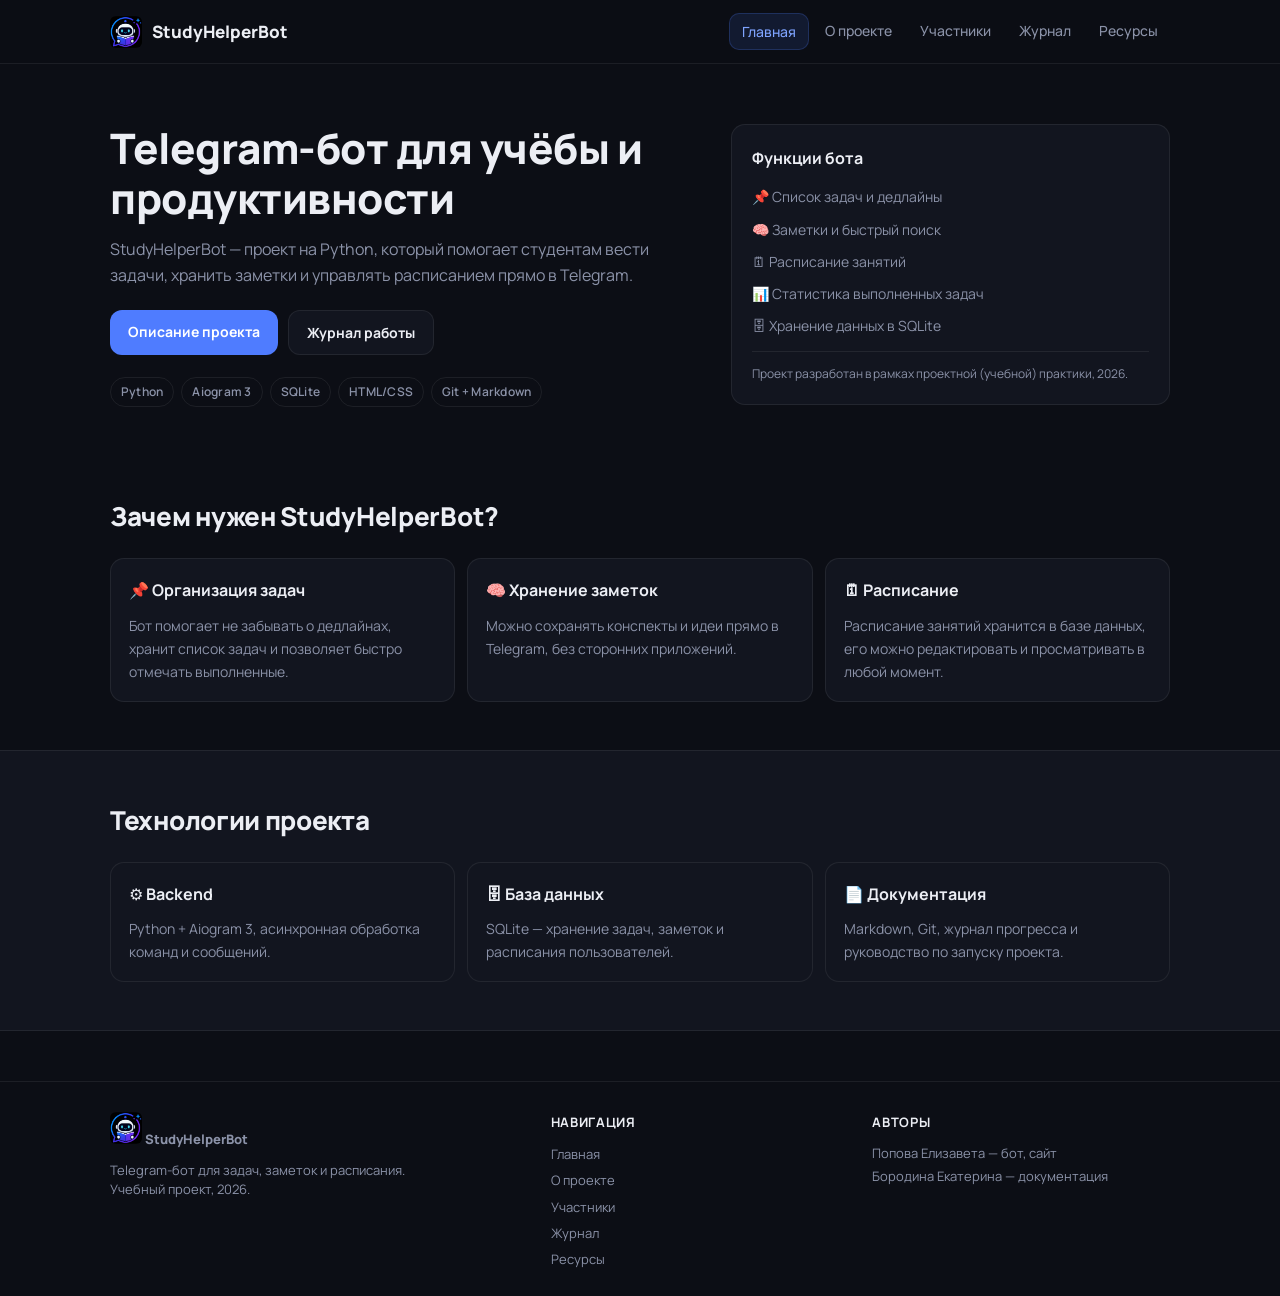
==== site/index.html @ fe8c9d92 "add project files" ====
<!DOCTYPE html>
<html lang="ru">
<head>
  <meta charset="UTF-8" />
  <meta name="viewport" content="width=device-width, initial-scale=1.0"/>
  <title>StudyHelperBot — Главная</title>
  <link rel="stylesheet" href="css/style.css"/>
  <link rel="icon" type="image/png" href="images/logo_sq.png"/>
</head>
<body>

<header class="header">
  <div class="container nav">
    <a class="logo" href="index.html">
      <img src="images/logo_sq.png" alt="StudyHelperBot logo">
      <span>StudyHelperBot</span>
    </a>
    <nav class="menu">
      <a class="active" href="index.html">Главная</a>
      <a href="about.html">О проекте</a>
      <a href="team.html">Участники</a>
      <a href="journal.html">Журнал</a>
      <a href="resources.html">Ресурсы</a>
    </nav>
  </div>
</header>

<section class="hero">
  <div class="container hero-grid">
    <div class="hero-text">
      <h1>Telegram-бот для учёбы и продуктивности</h1>
      <p class="subtitle">
        StudyHelperBot — проект на Python, который помогает студентам вести задачи, хранить заметки
        и управлять расписанием прямо в Telegram.
      </p>
      <div class="hero-buttons">
        <a class="btn primary" href="about.html">Описание проекта</a>
        <a class="btn secondary" href="journal.html">Журнал работы</a>
      </div>
      <div class="hero-badges">
        <span class="badge">Python</span>
        <span class="badge">Aiogram 3</span>
        <span class="badge">SQLite</span>
        <span class="badge">HTML/CSS</span>
        <span class="badge">Git + Markdown</span>
      </div>
    </div>

    <div class="hero-card">
      <h3>Функции бота</h3>
      <ul>
        <li>📌 Список задач и дедлайны</li>
        <li>🧠 Заметки и быстрый поиск</li>
        <li>🗓 Расписание занятий</li>
        <li>📊 Статистика выполненных задач</li>
        <li>🗄 Хранение данных в SQLite</li>
      </ul>
      <p class="small-note">Проект разработан в рамках проектной (учебной) практики, 2026.</p>
    </div>
  </div>
</section>

<section class="section">
  <div class="container">
    <h2>Зачем нужен StudyHelperBot?</h2>
    <div class="cards">
      <div class="card">
        <h3>📌 Организация задач</h3>
        <p>Бот помогает не забывать о дедлайнах, хранит список задач и позволяет быстро отмечать выполненные.</p>
      </div>
      <div class="card">
        <h3>🧠 Хранение заметок</h3>
        <p>Можно сохранять конспекты и идеи прямо в Telegram, без сторонних приложений.</p>
      </div>
      <div class="card">
        <h3>🗓 Расписание</h3>
        <p>Расписание занятий хранится в базе данных, его можно редактировать и просматривать в любой момент.</p>
      </div>
    </div>
  </div>
</section>

<section class="section section-alt">
  <div class="container">
    <h2>Технологии проекта</h2>
    <div class="cards">
      <div class="card">
        <h3>⚙️ Backend</h3>
        <p>Python + Aiogram 3, асинхронная обработка команд и сообщений.</p>
      </div>
      <div class="card">
        <h3>🗄 База данных</h3>
        <p>SQLite — хранение задач, заметок и расписания пользователей.</p>
      </div>
      <div class="card">
        <h3>📄 Документация</h3>
        <p>Markdown, Git, журнал прогресса и руководство по запуску проекта.</p>
      </div>
    </div>
  </div>
</section>

<footer class="footer">
  <div class="container footer-grid">
    <div>
      <a class="logo" href="index.html">
        <img src="images/logo_sq.png" alt="logo">
        <span>StudyHelperBot</span>
      </a>
      <p style="margin-top:10px;">Telegram-бот для задач, заметок и расписания.<br>Учебный проект, 2026.</p>
    </div>
    <div>
      <h4>Навигация</h4>
      <a href="index.html">Главная</a>
      <a href="about.html">О проекте</a>
      <a href="team.html">Участники</a>
      <a href="journal.html">Журнал</a>
      <a href="resources.html">Ресурсы</a>
    </div>
    <div>
      <h4>Авторы</h4>
      <p>Попова Елизавета — бот, сайт</p>
      <p>Бородина Екатерина — документация</p>
    </div>
  </div>
</footer>

</body>
</html>
---- site/css/style.css ----
@import url('https://fonts.googleapis.com/css2?family=Manrope:wght@400;500;600;700;800&family=JetBrains+Mono:wght@400;500&display=swap');

:root {
  --bg: #0c0e15;
  --bg2: #12151f;
  --bg3: #181c28;
  --text: #eceef4;
  --muted: #8b92a8;
  --accent: #4f7cff;
  --accent2: #7c5cfc;
  --border: rgba(255, 255, 255, 0.07);
  --border2: rgba(79, 124, 255, 0.2);
  --radius: 14px;
  --radius-sm: 8px;
}

* {
  margin: 0;
  padding: 0;
  box-sizing: border-box;
}

body {
  background: var(--bg);
  color: var(--text);
  line-height: 1.65;
  font-family: 'Manrope', system-ui, sans-serif;
  font-size: 15px;
}

.container {
  width: min(1060px, 92%);
  margin: 0 auto;
}

/* ── HEADER ─────────────────────────────── */
.header {
  position: sticky;
  top: 0;
  z-index: 100;
  border-bottom: 1px solid var(--border);
  background: rgba(12, 14, 21, 0.88);
  backdrop-filter: blur(12px);
}

.nav {
  display: flex;
  justify-content: space-between;
  align-items: center;
  padding: 13px 0;
}

.logo {
  display: flex;
  align-items: center;
  gap: 10px;
  font-weight: 800;
  font-size: 17px;
  text-decoration: none;
  color: var(--text);
}

.logo img {
  width: 32px;
  height: 32px;
  object-fit: contain;
  flex-shrink: 0;
  border-radius: 6px;
}

.logo-icon {
  font-size: 22px;
}

.menu {
  display: flex;
  gap: 4px;
  flex-wrap: wrap;
}

.menu a {
  text-decoration: none;
  color: var(--muted);
  font-size: 14px;
  font-weight: 500;
  padding: 6px 12px;
  border-radius: 10px;
  transition: 0.15s;
}

.menu a:hover {
  background: rgba(255, 255, 255, 0.05);
  color: var(--text);
}

.menu a.active {
  background: rgba(79, 124, 255, 0.12);
  border: 1px solid rgba(79, 124, 255, 0.22);
  color: #7fa4ff;
}

/* ── HERO ────────────────────────────────── */
.hero {
  padding: 60px 0 40px;
}

.hero-grid {
  display: grid;
  grid-template-columns: 1.15fr 0.85fr;
  gap: 28px;
  align-items: start;
}

.hero-text h1 {
  font-size: 42px;
  font-weight: 800;
  line-height: 1.18;
  margin-bottom: 14px;
  letter-spacing: -0.5px;
}

.subtitle {
  font-size: 16px;
  color: var(--muted);
  margin-bottom: 22px;
  line-height: 1.6;
}

.hero-buttons {
  display: flex;
  gap: 10px;
  flex-wrap: wrap;
  margin-bottom: 22px;
}

.btn {
  display: inline-block;
  text-decoration: none;
  padding: 10px 18px;
  border-radius: 12px;
  font-weight: 700;
  font-size: 14px;
  transition: 0.15s;
}

.btn.primary {
  background: var(--accent);
  color: #fff;
}

.btn.primary:hover {
  background: #6590ff;
}

.btn.secondary {
  border: 1px solid var(--border);
  color: var(--text);
  background: var(--bg2);
}

.btn.secondary:hover {
  border-color: rgba(255,255,255,0.15);
  background: var(--bg3);
}

.hero-badges {
  display: flex;
  flex-wrap: wrap;
  gap: 7px;
}

.badge {
  font-size: 12px;
  font-weight: 600;
  color: var(--muted);
  border: 1px solid var(--border);
  padding: 4px 10px;
  border-radius: 999px;
  letter-spacing: 0.02em;
}

/* ── HERO CARD ───────────────────────────── */
.hero-card {
  background: var(--bg2);
  border: 1px solid var(--border);
  border-radius: var(--radius);
  padding: 20px;
}

.hero-card h3 {
  font-size: 16px;
  font-weight: 700;
  margin-bottom: 14px;
  color: var(--text);
}

.hero-card ul {
  list-style: none;
}

.hero-card li {
  margin-bottom: 9px;
  color: var(--muted);
  font-size: 14px;
}

.small-note {
  margin-top: 14px;
  font-size: 12px;
  color: var(--muted);
  padding-top: 12px;
  border-top: 1px solid var(--border);
}

/* ── SECTION ─────────────────────────────── */
.section {
  padding: 48px 0;
}

.section h2 {
  font-size: 26px;
  font-weight: 800;
  margin-bottom: 20px;
  letter-spacing: -0.3px;
}

.section p {
  color: var(--muted);
  margin-bottom: 14px;
  font-size: 15px;
}

.section-alt {
  border-top: 1px solid var(--border);
  border-bottom: 1px solid var(--border);
  background: var(--bg2);
}

/* ── CARDS ───────────────────────────────── */
.cards {
  display: grid;
  grid-template-columns: repeat(3, 1fr);
  gap: 12px;
}

.card {
  background: var(--bg2);
  border: 1px solid var(--border);
  border-radius: var(--radius);
  padding: 18px;
  transition: border-color 0.2s;
}

.card:hover {
  border-color: rgba(79,124,255,0.25);
}

.card h3 {
  margin-bottom: 10px;
  font-size: 16px;
  font-weight: 700;
}

.card p {
  color: var(--muted);
  font-size: 14px;
  margin-bottom: 0;
}

/* ── PAGE HEADER ─────────────────────────── */
.page-header {
  padding: 48px 0 24px;
  border-bottom: 1px solid var(--border);
}

.page-header h1 {
  font-size: 38px;
  font-weight: 800;
  margin-bottom: 10px;
  letter-spacing: -0.5px;
}

/* ── INFO BOX ────────────────────────────── */
.info-box {
  margin-top: 22px;
  padding: 16px 18px;
  border-radius: var(--radius);
  border: 1px solid rgba(79, 124, 255, 0.22);
  background: rgba(79, 124, 255, 0.06);
}

.info-box h3 {
  font-size: 15px;
  font-weight: 700;
  margin-bottom: 8px;
}

pre {
  overflow-x: auto;
  padding: 14px 16px;
  border-radius: 10px;
  background: rgba(0, 0, 0, 0.4);
  border: 1px solid var(--border);
  margin-top: 10px;
  font-family: 'JetBrains Mono', monospace;
  font-size: 13px;
  color: #a8c4ff;
  line-height: 1.7;
}

/* ── TEAM ────────────────────────────────── */
.team-grid {
  display: grid;
  grid-template-columns: repeat(2, 1fr);
  gap: 14px;
}

.team-card {
  background: var(--bg2);
  border: 1px solid var(--border);
  border-radius: var(--radius);
  padding: 20px;
}

.team-card h3 {
  font-size: 18px;
  font-weight: 800;
  margin-bottom: 6px;
}

.role {
  color: var(--accent);
  font-weight: 700;
  font-size: 13px;
  margin-bottom: 12px;
  text-transform: uppercase;
  letter-spacing: 0.04em;
}

.desc {
  color: var(--muted);
  font-size: 14px;
  line-height: 1.6;
}

/* ── POSTS / JOURNAL ─────────────────────── */
.journal-list {
  display: flex;
  flex-direction: column;
  gap: 14px;
}

.post {
  background: var(--bg2);
  border: 1px solid var(--border);
  border-radius: var(--radius);
  padding: 22px 24px;
  transition: border-color 0.2s;
}

.post:hover {
  border-color: rgba(79,124,255,0.2);
}

.post-header {
  display: flex;
  justify-content: space-between;
  align-items: flex-start;
  gap: 14px;
  margin-bottom: 12px;
}

.post-header h2 {
  font-size: 19px;
  font-weight: 700;
  margin-bottom: 0;
}

.post-meta {
  display: flex;
  align-items: center;
  gap: 8px;
  flex-shrink: 0;
}

.post-date {
  color: var(--muted);
  font-size: 13px;
  font-weight: 500;
  white-space: nowrap;
}

.post-tag {
  font-size: 11px;
  font-weight: 700;
  padding: 3px 9px;
  border-radius: 999px;
  letter-spacing: 0.04em;
  text-transform: uppercase;
}

.tag-git    { background: rgba(255,180,0,0.1);  color: #f5b400; border: 1px solid rgba(245,180,0,0.2); }
.tag-bot    { background: rgba(79,124,255,0.1); color: #7fa4ff; border: 1px solid rgba(79,124,255,0.2); }
.tag-site   { background: rgba(0,200,130,0.1);  color: #00c882; border: 1px solid rgba(0,200,130,0.2); }
.tag-docs   { background: rgba(200,100,255,0.1);color: #c864ff; border: 1px solid rgba(200,100,255,0.2); }

.post p {
  color: var(--muted);
  font-size: 14.5px;
  line-height: 1.65;
  margin-bottom: 10px;
}

.post p:last-child { margin-bottom: 0; }

/* ── VIDEO PLACEHOLDER ───────────────────── */
.video-placeholder {
  margin-top: 16px;
  border-radius: var(--radius);
  overflow: hidden;
  border: 1px solid var(--border2);
  background: rgba(79,124,255,0.04);
}

.video-placeholder video {
  width: 100%;
  display: block;
  border-radius: var(--radius);
}

.video-placeholder-inner {
  aspect-ratio: 16/9;
  display: flex;
  flex-direction: column;
  align-items: center;
  justify-content: center;
  gap: 10px;
  color: var(--muted);
}

.video-placeholder-inner .play-icon {
  width: 56px;
  height: 56px;
  border-radius: 50%;
  background: rgba(79,124,255,0.12);
  border: 2px solid rgba(79,124,255,0.3);
  display: flex;
  align-items: center;
  justify-content: center;
  font-size: 22px;
}

.video-placeholder-inner p {
  font-size: 14px;
  color: var(--muted);
  margin: 0;
}

.video-caption {
  padding: 10px 14px;
  font-size: 13px;
  color: var(--muted);
  border-top: 1px solid var(--border);
  background: rgba(0,0,0,0.2);
}

/* ── IMAGE PLACEHOLDER ───────────────────── */
.img-placeholder {
  margin: 16px 0;
  border-radius: var(--radius);
  overflow: hidden;
  border: 1px dashed rgba(255,255,255,0.12);
  background: var(--bg3);
}

.img-placeholder img {
  width: 100%;
  display: block;
  border-radius: var(--radius);
}

.img-placeholder-inner {
  aspect-ratio: 16/7;
  display: flex;
  flex-direction: column;
  align-items: center;
  justify-content: center;
  gap: 8px;
  color: var(--muted);
  font-size: 14px;
}

.img-placeholder-inner .img-icon {
  font-size: 28px;
  opacity: 0.5;
}

.img-note {
  font-size: 12px;
  color: rgba(255,255,255,0.3);
  text-align: center;
  padding: 8px 14px;
  font-style: italic;
  border-top: 1px solid var(--border);
}

/* ── SCHEMA / DIAGRAM ────────────────────── */
.schema-block {
  margin: 18px 0;
  padding: 18px;
  background: var(--bg3);
  border: 1px solid var(--border);
  border-radius: var(--radius);
}

.schema-block h4 {
  font-size: 14px;
  color: var(--muted);
  margin-bottom: 14px;
  font-weight: 600;
  text-transform: uppercase;
  letter-spacing: 0.04em;
}

.schema-flow {
  display: flex;
  align-items: center;
  gap: 8px;
  flex-wrap: wrap;
}

.schema-node {
  background: var(--bg2);
  border: 1px solid var(--border2);
  border-radius: 8px;
  padding: 8px 14px;
  font-size: 13px;
  font-weight: 600;
  color: #7fa4ff;
  white-space: nowrap;
}

.schema-arrow {
  color: var(--muted);
  font-size: 16px;
}

/* ── RESOURCES ───────────────────────────── */
.resource-block {
  background: var(--bg2);
  border: 1px solid var(--border);
  border-radius: var(--radius);
  padding: 18px 20px;
  margin-bottom: 10px;
  display: flex;
  align-items: center;
  gap: 16px;
  transition: border-color 0.2s;
}

.resource-block:hover {
  border-color: rgba(79,124,255,0.25);
}

.resource-icon {
  font-size: 24px;
  flex-shrink: 0;
  width: 44px;
  height: 44px;
  background: rgba(79,124,255,0.08);
  border-radius: 10px;
  display: flex;
  align-items: center;
  justify-content: center;
}

.resource-info { flex: 1; }

.resource-block h2 {
  font-size: 16px;
  font-weight: 700;
  margin-bottom: 4px;
}

.resource-block p {
  color: var(--muted);
  font-size: 13px;
  margin-bottom: 0;
}

.link {
  color: var(--accent);
  text-decoration: none;
  font-weight: 700;
  font-size: 13px;
  white-space: nowrap;
}

.link:hover { text-decoration: underline; }

/* ── FOOTER ──────────────────────────────── */
.footer {
  border-top: 1px solid var(--border);
  padding: 30px 0 20px;
  margin-top: 50px;
}

.footer-grid {
  display: grid;
  grid-template-columns: 1.4fr 1fr 1fr;
  gap: 24px;
}

.footer .logo {
  margin-bottom: 8px;
}

.footer h4 {
  font-size: 13px;
  font-weight: 700;
  margin-bottom: 10px;
  color: var(--text);
  text-transform: uppercase;
  letter-spacing: 0.05em;
}

.footer p {
  color: var(--muted);
  font-size: 13px;
  margin-bottom: 4px;
  line-height: 1.5;
}

.footer a {
  display: block;
  color: var(--muted);
  text-decoration: none;
  font-size: 13px;
  margin-bottom: 5px;
  transition: color 0.15s;
}

.footer a:hover { color: var(--text); }

.copyright {
  text-align: center;
  margin-top: 22px;
  padding-top: 16px;
  border-top: 1px solid var(--border);
  font-size: 12px;
  color: rgba(255,255,255,0.25);
}

/* ── RESPONSIVE ──────────────────────────── */
@media (max-width: 850px) {
  .hero-grid        { grid-template-columns: 1fr; }
  .cards            { grid-template-columns: 1fr; }
  .team-grid        { grid-template-columns: 1fr; }
  .footer-grid      { grid-template-columns: 1fr; }
  .hero-text h1     { font-size: 32px; }
  .page-header h1   { font-size: 30px; }
  .post-header      { flex-direction: column; gap: 6px; }
  .resource-block   { flex-direction: column; align-items: flex-start; }
}

/* ── SCREENSHOTS ─────────────────────────── */
.screenshot-wrap {
  margin: 18px 0;
  border-radius: var(--radius);
  overflow: hidden;
  border: 1px solid var(--border);
  background: var(--bg3);
  text-align: center;
}

.screenshot {
  display: block;
  max-width: 100%;
  height: auto;
  border-radius: var(--radius);
}

/* Portrait screenshots (e.g. 547×846) — cap height so they don't fill the page */
.screenshot-portrait {
  display: inline-block;
  max-width: 340px;
  margin: 18px auto;
  display: flex;
  justify-content: center;
}

.screenshot-portrait .screenshot {
  max-height: 520px;
  width: auto;
  max-width: 100%;
}

/* ── VIDEO ───────────────────────────────── */
.video-wrap {
  margin-top: 18px;
  border-radius: var(--radius);
  overflow: hidden;
  border: 1px solid var(--border2);
  background: #000;
  position: relative;
}

.video-wrap video {
  display: block;
  width: 100%;
  max-height: 520px;
  object-fit: contain;
  background: #000;
  cursor: pointer;
}

.video-overlay {
  position: absolute;
  inset: 0;
  bottom: 38px; /* above caption */
  display: flex;
  align-items: center;
  justify-content: center;
  background: rgba(0,0,0,0.38);
  cursor: pointer;
  transition: background 0.2s;
}

.video-overlay.hidden {
  background: transparent;
  pointer-events: none;
}

.video-overlay.hidden .play-btn-big {
  opacity: 0;
}

.play-btn-big {
  width: 64px;
  height: 64px;
  border-radius: 50%;
  background: rgba(79,124,255,0.85);
  color: #fff;
  font-size: 24px;
  display: flex;
  align-items: center;
  justify-content: center;
  transition: transform 0.15s, opacity 0.2s;
  padding-left: 4px;
}

.video-overlay:hover .play-btn-big {
  transform: scale(1.08);
}

.video-caption {
  padding: 9px 14px;
  font-size: 13px;
  color: var(--muted);
  border-top: 1px solid var(--border);
  background: rgba(0,0,0,0.3);
}
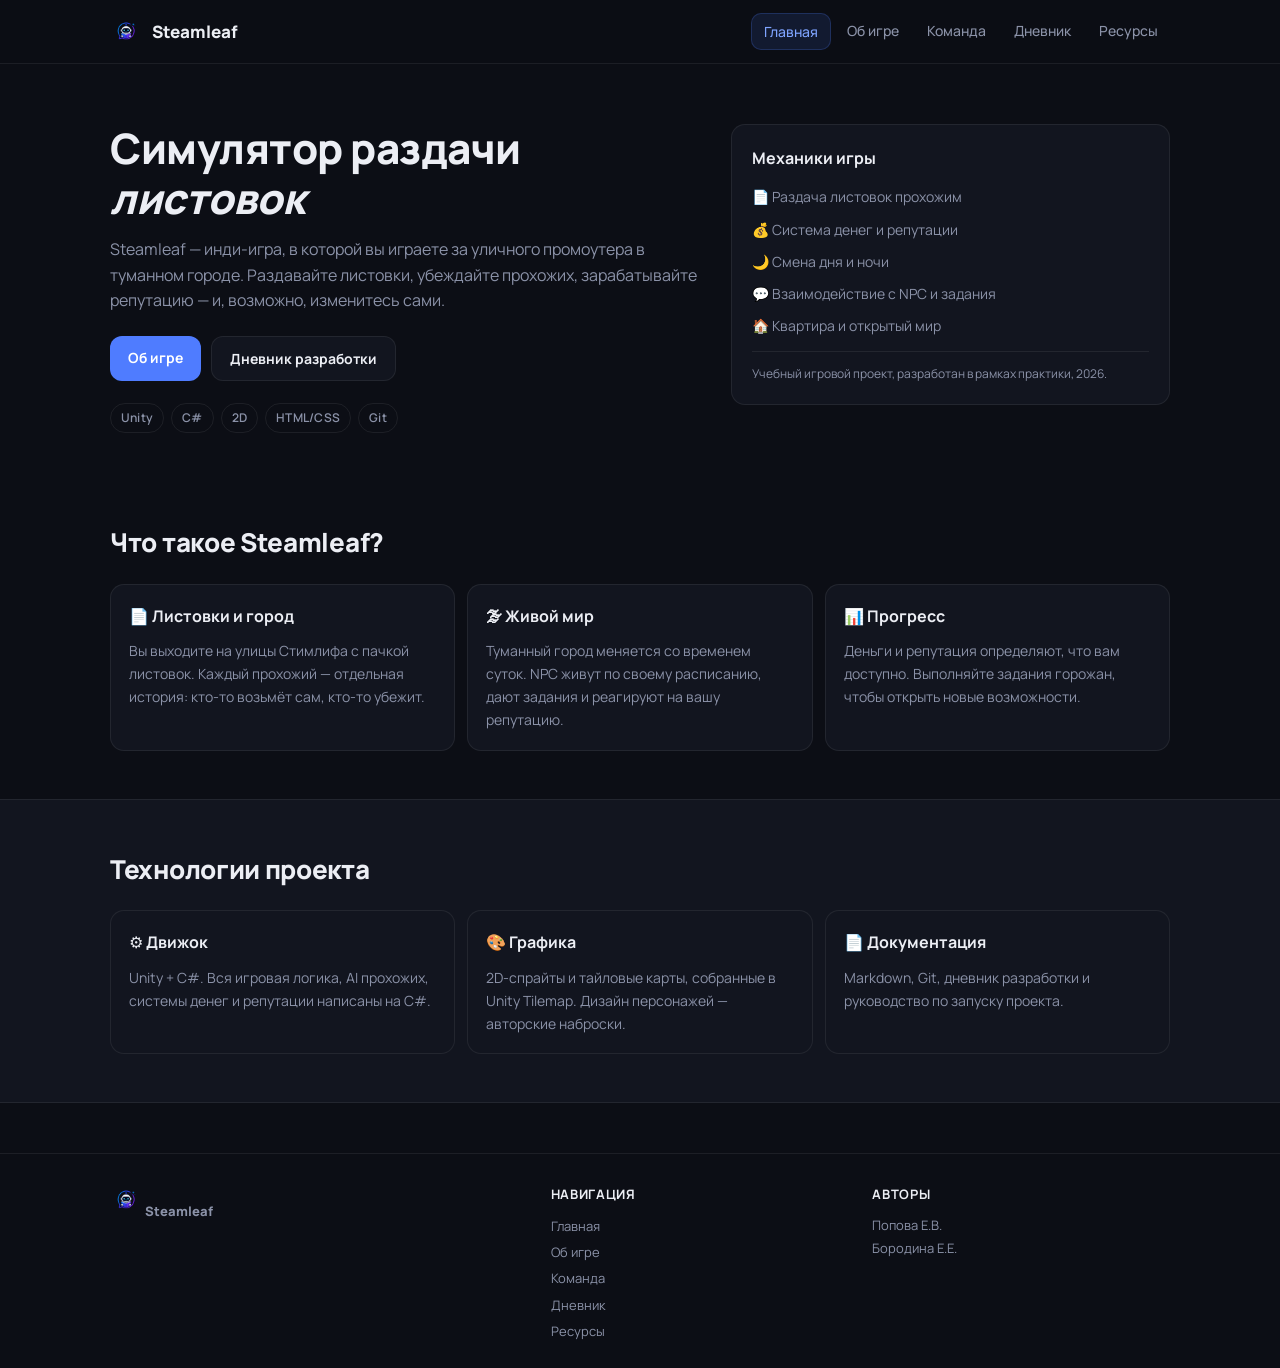
==== commit b680ae07: "Добавлены файлы сайта" ====
--- a/site/index.html
+++ b/site/index.html
@@ -1,129 +1,128 @@
-<!DOCTYPE html>
-<html lang="ru">
-<head>
-  <meta charset="UTF-8" />
-  <meta name="viewport" content="width=device-width, initial-scale=1.0"/>
-  <title>StudyHelperBot — Главная</title>
-  <link rel="stylesheet" href="css/style.css"/>
-  <link rel="icon" type="image/png" href="images/logo_sq.png"/>
-</head>
-<body>
-
-<header class="header">
-  <div class="container nav">
-    <a class="logo" href="index.html">
-      <img src="images/logo_sq.png" alt="StudyHelperBot logo">
-      <span>StudyHelperBot</span>
-    </a>
-    <nav class="menu">
-      <a class="active" href="index.html">Главная</a>
-      <a href="about.html">О проекте</a>
-      <a href="team.html">Участники</a>
-      <a href="journal.html">Журнал</a>
-      <a href="resources.html">Ресурсы</a>
-    </nav>
-  </div>
-</header>
-
-<section class="hero">
-  <div class="container hero-grid">
-    <div class="hero-text">
-      <h1>Telegram-бот для учёбы и продуктивности</h1>
-      <p class="subtitle">
-        StudyHelperBot — проект на Python, который помогает студентам вести задачи, хранить заметки
-        и управлять расписанием прямо в Telegram.
-      </p>
-      <div class="hero-buttons">
-        <a class="btn primary" href="about.html">Описание проекта</a>
-        <a class="btn secondary" href="journal.html">Журнал работы</a>
-      </div>
-      <div class="hero-badges">
-        <span class="badge">Python</span>
-        <span class="badge">Aiogram 3</span>
-        <span class="badge">SQLite</span>
-        <span class="badge">HTML/CSS</span>
-        <span class="badge">Git + Markdown</span>
-      </div>
-    </div>
-
-    <div class="hero-card">
-      <h3>Функции бота</h3>
-      <ul>
-        <li>📌 Список задач и дедлайны</li>
-        <li>🧠 Заметки и быстрый поиск</li>
-        <li>🗓 Расписание занятий</li>
-        <li>📊 Статистика выполненных задач</li>
-        <li>🗄 Хранение данных в SQLite</li>
-      </ul>
-      <p class="small-note">Проект разработан в рамках проектной (учебной) практики, 2026.</p>
-    </div>
-  </div>
-</section>
-
-<section class="section">
-  <div class="container">
-    <h2>Зачем нужен StudyHelperBot?</h2>
-    <div class="cards">
-      <div class="card">
-        <h3>📌 Организация задач</h3>
-        <p>Бот помогает не забывать о дедлайнах, хранит список задач и позволяет быстро отмечать выполненные.</p>
-      </div>
-      <div class="card">
-        <h3>🧠 Хранение заметок</h3>
-        <p>Можно сохранять конспекты и идеи прямо в Telegram, без сторонних приложений.</p>
-      </div>
-      <div class="card">
-        <h3>🗓 Расписание</h3>
-        <p>Расписание занятий хранится в базе данных, его можно редактировать и просматривать в любой момент.</p>
-      </div>
-    </div>
-  </div>
-</section>
-
-<section class="section section-alt">
-  <div class="container">
-    <h2>Технологии проекта</h2>
-    <div class="cards">
-      <div class="card">
-        <h3>⚙️ Backend</h3>
-        <p>Python + Aiogram 3, асинхронная обработка команд и сообщений.</p>
-      </div>
-      <div class="card">
-        <h3>🗄 База данных</h3>
-        <p>SQLite — хранение задач, заметок и расписания пользователей.</p>
-      </div>
-      <div class="card">
-        <h3>📄 Документация</h3>
-        <p>Markdown, Git, журнал прогресса и руководство по запуску проекта.</p>
-      </div>
-    </div>
-  </div>
-</section>
-
-<footer class="footer">
-  <div class="container footer-grid">
-    <div>
-      <a class="logo" href="index.html">
-        <img src="images/logo_sq.png" alt="logo">
-        <span>StudyHelperBot</span>
-      </a>
-      <p style="margin-top:10px;">Telegram-бот для задач, заметок и расписания.<br>Учебный проект, 2026.</p>
-    </div>
-    <div>
-      <h4>Навигация</h4>
-      <a href="index.html">Главная</a>
-      <a href="about.html">О проекте</a>
-      <a href="team.html">Участники</a>
-      <a href="journal.html">Журнал</a>
-      <a href="resources.html">Ресурсы</a>
-    </div>
-    <div>
-      <h4>Авторы</h4>
-      <p>Попова Елизавета — бот, сайт</p>
-      <p>Бородина Екатерина — документация</p>
-    </div>
-  </div>
-</footer>
-
-</body>
+<!DOCTYPE html>
+<html lang="ru">
+<head>
+  <meta charset="UTF-8" />
+  <meta name="viewport" content="width=device-width, initial-scale=1.0"/>
+  <title>Steamleaf — Главная</title>
+  <link rel="stylesheet" href="css/style.css"/>
+  <link rel="icon" type="image/png" href="images/logo.png"/>
+</head>
+<body>
+
+<header class="header">
+  <div class="container nav">
+    <a class="logo" href="index.html">
+      <img src="images/logo.png" alt="Steamleaf logo">
+      <span>Steamleaf</span>
+    </a>
+    <nav class="menu">
+      <a class="active" href="index.html">Главная</a>
+      <a href="about.html">Об игре</a>
+      <a href="team.html">Команда</a>
+      <a href="journal.html">Дневник</a>
+      <a href="resources.html">Ресурсы</a>
+    </nav>
+  </div>
+</header>
+
+<section class="hero">
+  <div class="container hero-grid">
+    <div class="hero-text">
+      <h1>Симулятор раздачи <em>листовок</em></h1>
+      <p class="subtitle">
+        Steamleaf — инди-игра, в которой вы играете за уличного промоутера в туманном городе.
+        Раздавайте листовки, убеждайте прохожих, зарабатывайте репутацию — и, возможно, изменитесь сами.
+      </p>
+      <div class="hero-buttons">
+        <a class="btn primary" href="about.html">Об игре</a>
+        <a class="btn secondary" href="journal.html">Дневник разработки</a>
+      </div>
+      <div class="hero-badges">
+        <span class="badge">Unity</span>
+        <span class="badge">C#</span>
+        <span class="badge">2D</span>
+        <span class="badge">HTML/CSS</span>
+        <span class="badge">Git</span>
+      </div>
+    </div>
+
+    <div class="hero-card">
+      <h3>Механики игры</h3>
+      <ul>
+        <li>📄 Раздача листовок прохожим</li>
+        <li>💰 Система денег и репутации</li>
+        <li>🌙 Смена дня и ночи</li>
+        <li>💬 Взаимодействие с NPC и задания</li>
+        <li>🏠 Квартира и открытый мир</li>
+      </ul>
+      <p class="small-note">Учебный игровой проект, разработан в рамках практики, 2026.</p>
+    </div>
+  </div>
+</section>
+
+<section class="section">
+  <div class="container">
+    <h2>Что такое Steamleaf?</h2>
+    <div class="cards">
+      <div class="card">
+        <h3>📄 Листовки и город</h3>
+        <p>Вы выходите на улицы Стимлифа с пачкой листовок. Каждый прохожий — отдельная история: кто-то возьмёт сам, кто-то убежит.</p>
+      </div>
+      <div class="card">
+        <h3>🌫 Живой мир</h3>
+        <p>Туманный город меняется со временем суток. NPC живут по своему расписанию, дают задания и реагируют на вашу репутацию.</p>
+      </div>
+      <div class="card">
+        <h3>📊 Прогресс</h3>
+        <p>Деньги и репутация определяют, что вам доступно. Выполняйте задания горожан, чтобы открыть новые возможности.</p>
+      </div>
+    </div>
+  </div>
+</section>
+
+<section class="section section-alt">
+  <div class="container">
+    <h2>Технологии проекта</h2>
+    <div class="cards">
+      <div class="card">
+        <h3>⚙️ Движок</h3>
+        <p>Unity + C#. Вся игровая логика, AI прохожих, системы денег и репутации написаны на C#.</p>
+      </div>
+      <div class="card">
+        <h3>🎨 Графика</h3>
+        <p>2D-спрайты и тайловые карты, собранные в Unity Tilemap. Дизайн персонажей — авторские наброски.</p>
+      </div>
+      <div class="card">
+        <h3>📄 Документация</h3>
+        <p>Markdown, Git, дневник разработки и руководство по запуску проекта.</p>
+      </div>
+    </div>
+  </div>
+</section>
+
+<footer class="footer">
+  <div class="container footer-grid">
+    <div>
+      <a class="logo" href="index.html">
+        <img src="images/logo.png" alt="Steamleaf logo">
+        <span>Steamleaf</span>
+      </a>
+    </div>
+    <div>
+      <h4>Навигация</h4>
+      <a href="index.html">Главная</a>
+      <a href="about.html">Об игре</a>
+      <a href="team.html">Команда</a>
+      <a href="journal.html">Дневник</a>
+      <a href="resources.html">Ресурсы</a>
+    </div>
+    <div>
+      <h4>Авторы</h4>
+      <p>Попова Е.В.</p>
+      <p>Бородина Е.Е.</p>
+    </div>
+  </div>
+</footer>
+
+</body>
 </html>
